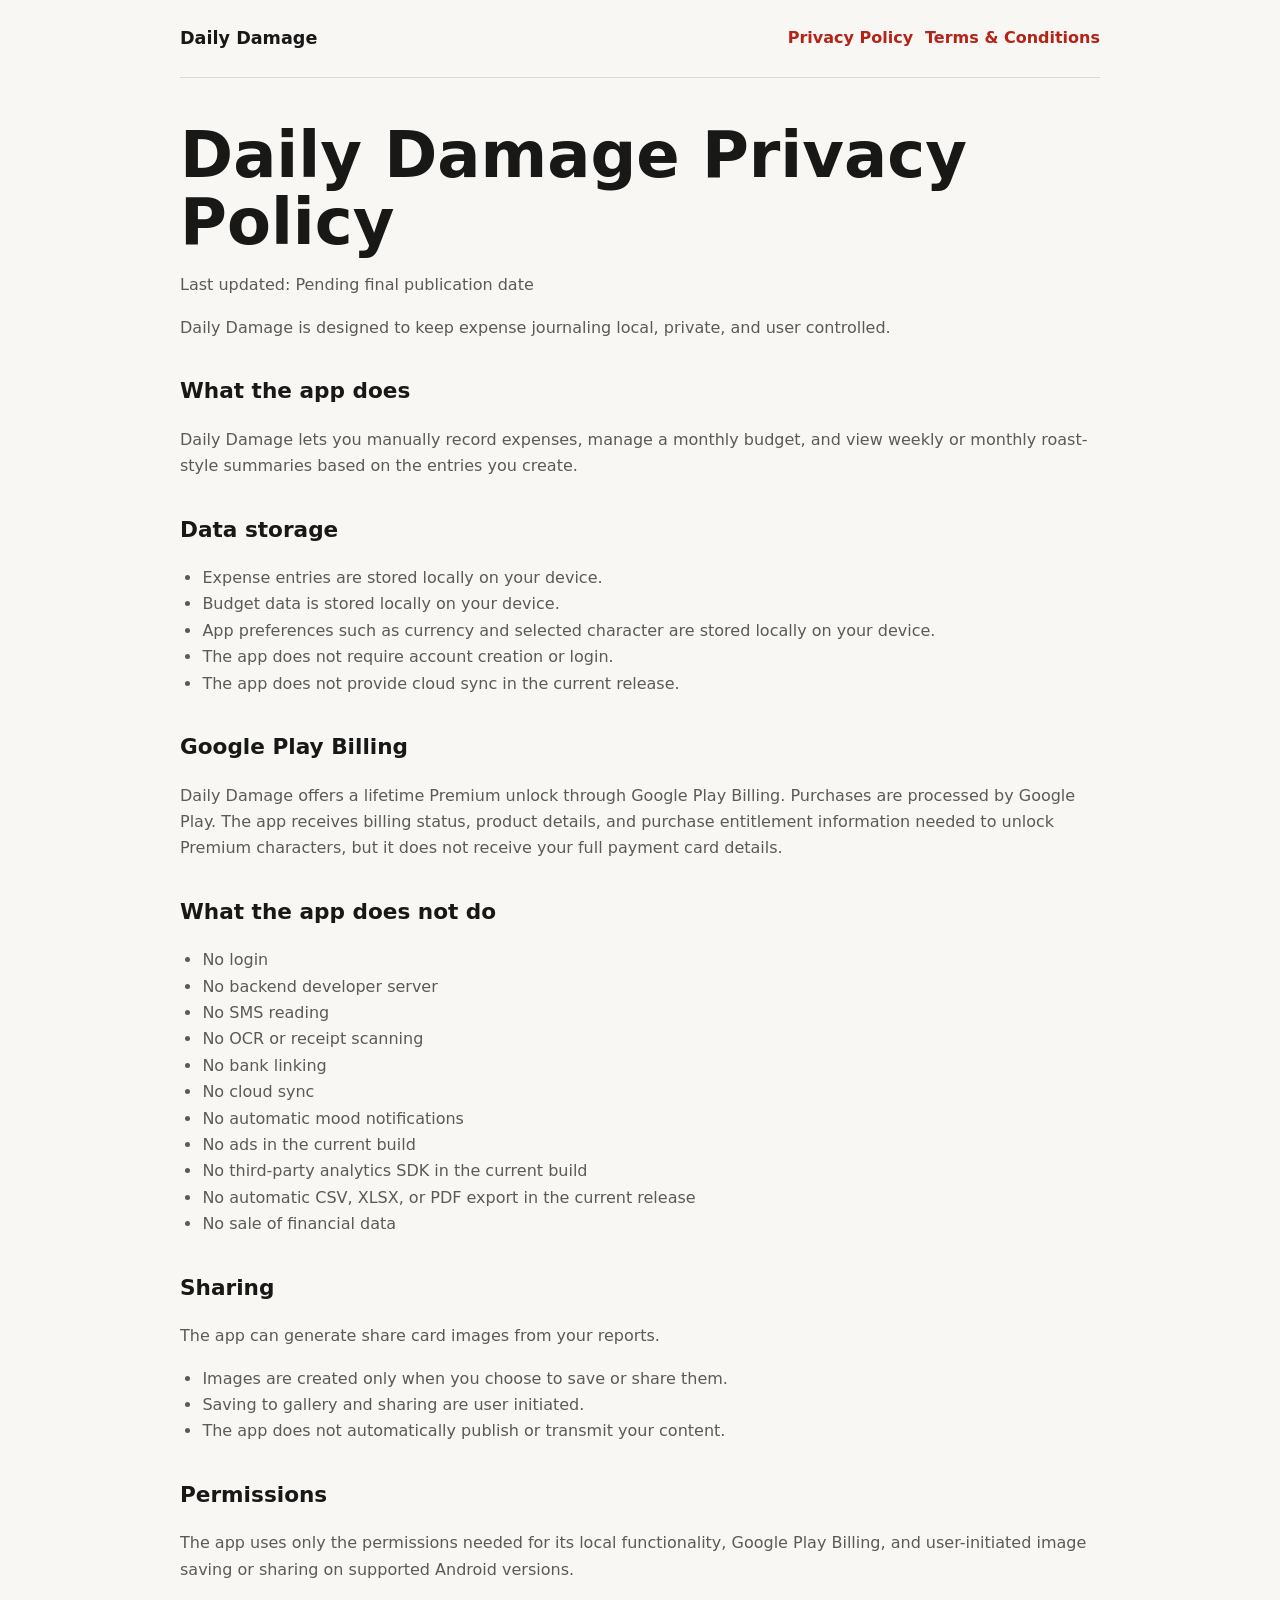
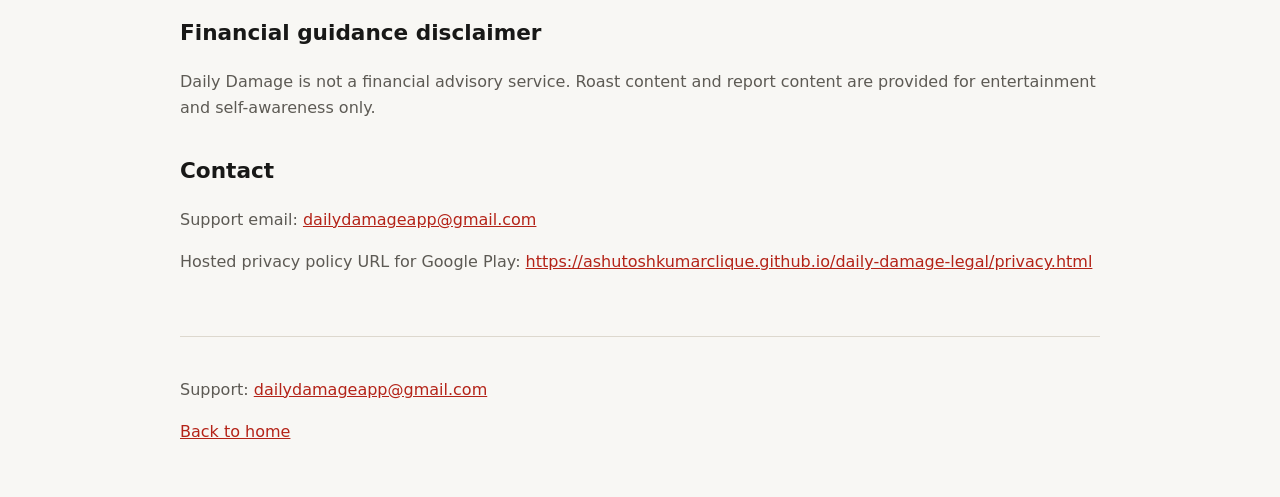
==== privacy.html @ ef1768c6 "Initial Daily Damage legal site" ====
<!doctype html>
<html lang="en">
<head>
  <meta charset="utf-8">
  <meta name="viewport" content="width=device-width, initial-scale=1">
  <meta name="color-scheme" content="light dark">
  <title>Privacy Policy | Daily Damage</title>
  <link rel="stylesheet" href="styles.css">
</head>
<body>
  <header class="site-header">
    <a class="brand" href="index.html">Daily Damage</a>
    <nav aria-label="Legal navigation">
      <a href="privacy.html">Privacy Policy</a>
      <a href="terms.html">Terms &amp; Conditions</a>
    </nav>
  </header>
  <main class="content">
<h1>Daily Damage Privacy Policy</h1>
<p>Last updated: Pending final publication date</p>
<p>Daily Damage is designed to keep expense journaling local, private, and user controlled.</p>
<h2>What the app does</h2>
<p>Daily Damage lets you manually record expenses, manage a monthly budget, and view weekly or monthly roast-style summaries based on the entries you create.</p>
<h2>Data storage</h2>
<ul>
<li>Expense entries are stored locally on your device.</li>
<li>Budget data is stored locally on your device.</li>
<li>App preferences such as currency and selected character are stored locally on your device.</li>
<li>The app does not require account creation or login.</li>
<li>The app does not provide cloud sync in the current release.</li>
</ul>
<h2>Google Play Billing</h2>
<p>Daily Damage offers a lifetime Premium unlock through Google Play Billing. Purchases are processed by Google Play. The app receives billing status, product details, and purchase entitlement information needed to unlock Premium characters, but it does not receive your full payment card details.</p>
<h2>What the app does not do</h2>
<ul>
<li>No login</li>
<li>No backend developer server</li>
<li>No SMS reading</li>
<li>No OCR or receipt scanning</li>
<li>No bank linking</li>
<li>No cloud sync</li>
<li>No automatic mood notifications</li>
<li>No ads in the current build</li>
<li>No third-party analytics SDK in the current build</li>
<li>No automatic CSV, XLSX, or PDF export in the current release</li>
<li>No sale of financial data</li>
</ul>
<h2>Sharing</h2>
<p>The app can generate share card images from your reports.</p>
<ul>
<li>Images are created only when you choose to save or share them.</li>
<li>Saving to gallery and sharing are user initiated.</li>
<li>The app does not automatically publish or transmit your content.</li>
</ul>
<h2>Permissions</h2>
<p>The app uses only the permissions needed for its local functionality, Google Play Billing, and user-initiated image saving or sharing on supported Android versions.</p>
<h2>Financial guidance disclaimer</h2>
<p>Daily Damage is not a financial advisory service. Roast content and report content are provided for entertainment and self-awareness only.</p>
<h2>Contact</h2>
<p>Support email: <a href="mailto:dailydamageapp@gmail.com">dailydamageapp@gmail.com</a></p>
<p>Hosted privacy policy URL for Google Play: <a href="privacy.html">https://ashutoshkumarclique.github.io/daily-damage-legal/privacy.html</a></p>
  </main>
  <footer class="site-footer">
    <p>Support: <a href="mailto:dailydamageapp@gmail.com">dailydamageapp@gmail.com</a></p>
    <p><a href="index.html">Back to home</a></p>
  </footer>
</body>
</html>
---- styles.css ----
:root {
  color-scheme: light dark;
  --bg: #f8f7f4;
  --fg: #181817;
  --muted: #5d5a54;
  --panel: #ffffff;
  --line: #ddd8ce;
  --accent: #b42318;
}

@media (prefers-color-scheme: dark) {
  :root {
    --bg: #121211;
    --fg: #f6f1e8;
    --muted: #c6bfb3;
    --panel: #1d1c1a;
    --line: #3a3630;
    --accent: #ff8a65;
  }
}

* { box-sizing: border-box; }
body {
  margin: 0;
  background: var(--bg);
  color: var(--fg);
  font-family: Inter, ui-sans-serif, system-ui, -apple-system, BlinkMacSystemFont, "Segoe UI", sans-serif;
  line-height: 1.65;
}

.site-header, .site-footer, .content {
  width: min(920px, calc(100% - 32px));
  margin: 0 auto;
}

.site-header {
  display: flex;
  justify-content: space-between;
  gap: 16px;
  align-items: center;
  padding: 24px 0;
  border-bottom: 1px solid var(--line);
}

.brand {
  color: var(--fg);
  font-size: 1.1rem;
  font-weight: 800;
  text-decoration: none;
}

nav {
  display: flex;
  flex-wrap: wrap;
  gap: 12px;
}

a { color: var(--accent); }
nav a, .links a {
  font-weight: 700;
  text-decoration: none;
}

.content {
  padding: 44px 0;
}

.hero, .support {
  background: var(--panel);
  border: 1px solid var(--line);
  border-radius: 8px;
  padding: 28px;
}

.eyebrow {
  color: var(--muted);
  font-weight: 800;
  margin: 0 0 8px;
  text-transform: uppercase;
  letter-spacing: 0;
}

h1 {
  font-size: clamp(2rem, 6vw, 4rem);
  line-height: 1.05;
  margin: 0 0 16px;
}

h2 {
  font-size: 1.35rem;
  margin-top: 32px;
}

p, li { color: var(--muted); }
ul { padding-left: 1.4rem; }
.links {
  display: flex;
  flex-wrap: wrap;
  gap: 16px;
  margin: 24px 0;
}
.site-footer {
  border-top: 1px solid var(--line);
  padding: 24px 0 36px;
}

@media (max-width: 640px) {
  .site-header { align-items: flex-start; flex-direction: column; }
  .content { padding: 28px 0; }
  .hero, .support { padding: 20px; }
}
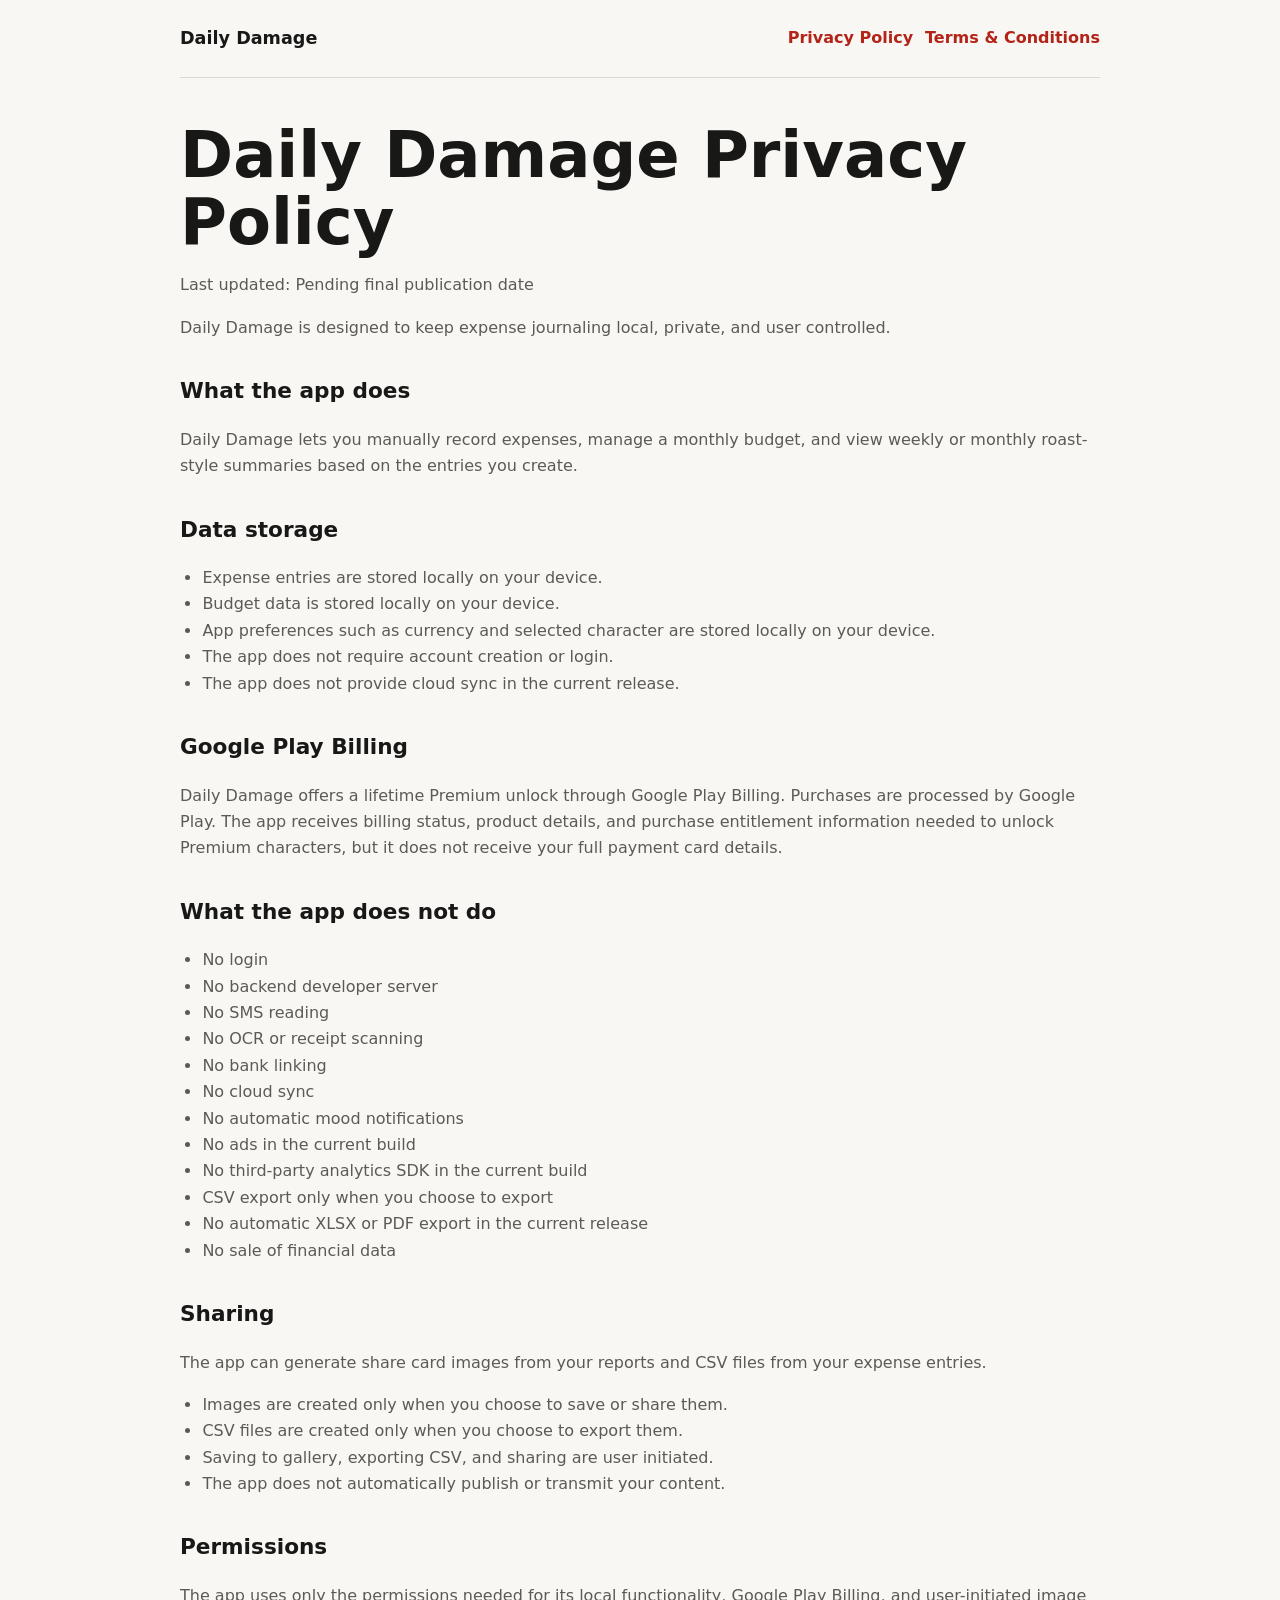
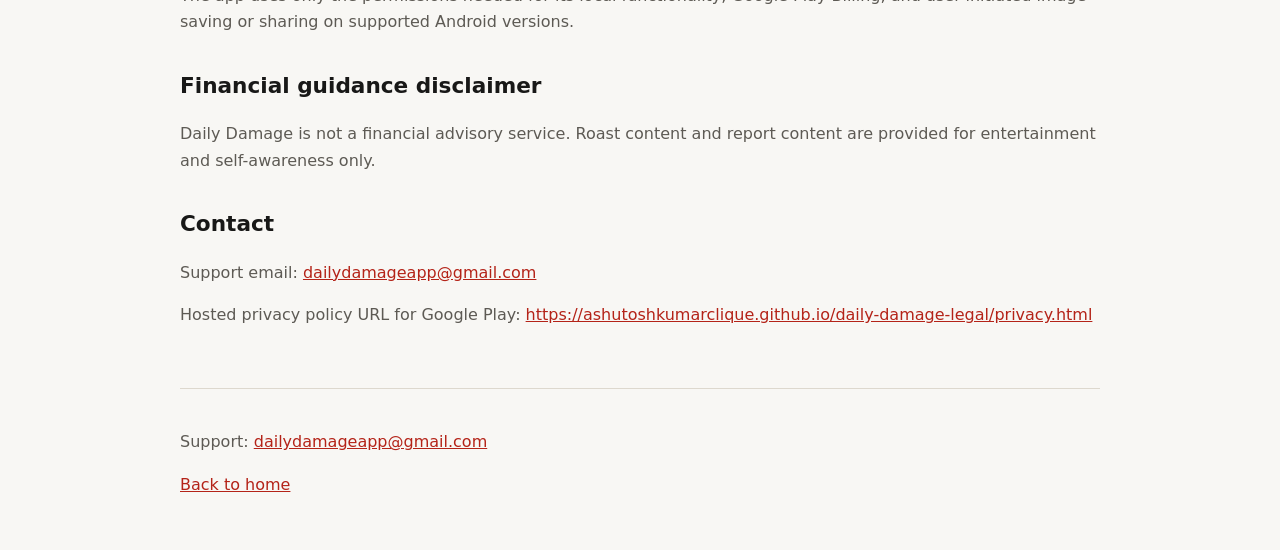
==== commit cca0fe14: "Update legal pages for CSV export" ====
--- a/privacy.html
+++ b/privacy.html
@@ -42,14 +42,16 @@
 <li>No automatic mood notifications</li>
 <li>No ads in the current build</li>
 <li>No third-party analytics SDK in the current build</li>
-<li>No automatic CSV, XLSX, or PDF export in the current release</li>
+<li>CSV export only when you choose to export</li>
+<li>No automatic XLSX or PDF export in the current release</li>
 <li>No sale of financial data</li>
 </ul>
 <h2>Sharing</h2>
-<p>The app can generate share card images from your reports.</p>
+<p>The app can generate share card images from your reports and CSV files from your expense entries.</p>
 <ul>
 <li>Images are created only when you choose to save or share them.</li>
-<li>Saving to gallery and sharing are user initiated.</li>
+<li>CSV files are created only when you choose to export them.</li>
+<li>Saving to gallery, exporting CSV, and sharing are user initiated.</li>
 <li>The app does not automatically publish or transmit your content.</li>
 </ul>
 <h2>Permissions</h2>
@@ -65,4 +67,4 @@
     <p><a href="index.html">Back to home</a></p>
   </footer>
 </body>
-</html>+</html>
